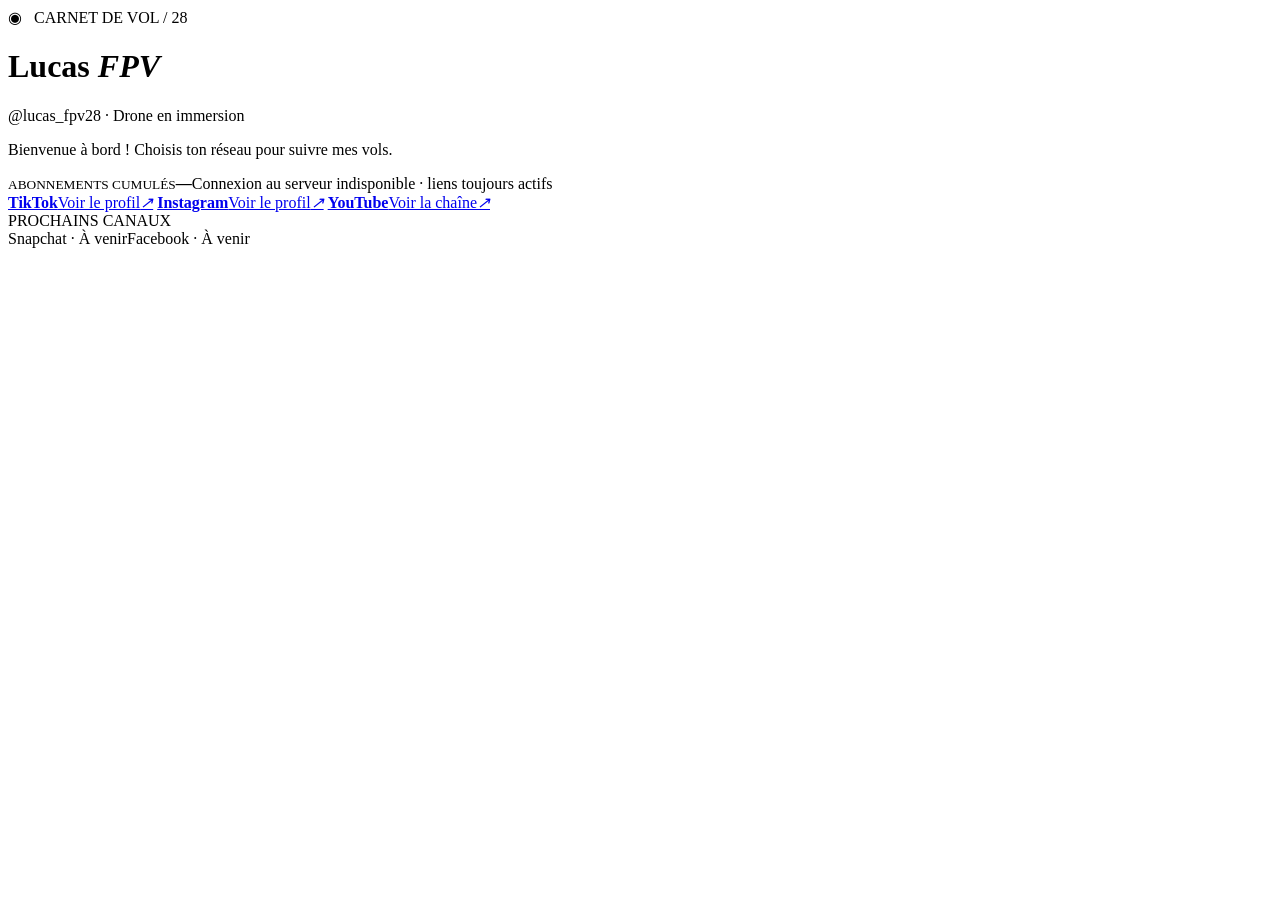
==== index.html @ 1815ee3f "Create index.html for Lucas FPV profile Initial HTML structure for Lucas FPV's social media profile " ====
<!doctype html>
<html lang="fr">
<head>
  <meta charset="utf-8"><meta name="viewport" content="width=device-width,initial-scale=1">
  <meta name="theme-color" content="#101718"><meta name="description" content="Retrouve les vols de Lucas FPV sur TikTok, Instagram et YouTube.">
  <title>Lucas FPV | Tous mes réseaux</title><link rel="stylesheet" href="/style.css">
</head>
<body><main>
  <header><span class="tag">◉ &nbsp; CARNET DE VOL / 28</span><h1>Lucas <em>FPV</em></h1><p>@lucas_fpv28 · Drone en immersion</p><p>Bienvenue à bord ! Choisis ton réseau pour suivre mes vols.</p></header>
  <section class="dash" aria-label="Audience cumulée"><small id="label">ABONNEMENTS CUMULÉS</small><strong id="total">—</strong><span id="status" role="status">Compteurs en attente</span></section>
  <nav aria-label="Mes réseaux">
    <a href="https://www.tiktok.com/@lucas_fpv28"><b>TikTok</b><span id="tiktok">Voir le profil</span><i aria-hidden="true">↗</i></a>
    <a href="https://www.instagram.com/lucas_fpv28/"><b>Instagram</b><span id="instagram">Voir le profil</span><i aria-hidden="true">↗</i></a>
    <a href="https://www.youtube.com/@lucas_fpv28"><b>YouTube</b><span id="youtube">Voir la chaîne</span><i aria-hidden="true">↗</i></a>
  </nav>
  <footer>PROCHAINS CANAUX<br><span>Snapchat · À venir</span><span>Facebook · À venir</span></footer>
</main>
<script>
const el = id => document.getElementById(id);
const ids = ['tiktok','instagram','youtube'];
const fmt = new Intl.NumberFormat('fr-FR');
async function sync(){
  try {
    const r = await fetch('/api/stats'); if(!r.ok) throw Error();
    const data = await r.json(); let sum=0, n=0;
    for(const id of ids){
      const v=data.stats[id];
      if(Number.isSafeInteger(v) && v>=0){ sum+=v; n++; el(id).textContent=fmt.format(v)+' abonné'+(v>1?'s':''); }
      else el(id).textContent=v==='off'?'Non connecté':'Indisponible';
    }
    el('total').textContent=n?fmt.format(sum):'—';
    el('label').textContent=n>0 && n<3?'SOUS-TOTAL · '+n+'/3 RÉSEAUX':'ABONNEMENTS CUMULÉS';
    el('status').textContent=n?'Relevé à '+new Date(data.at).toLocaleTimeString('fr-FR',{hour:'2-digit',minute:'2-digit'})+' · hors doublons non déduits'.replace('hors doublons non déduits','une personne peut compter plusieurs fois'):'Aucun compteur disponible';
  } catch { el('status').textContent='Connexion au serveur indisponible · liens toujours actifs'; }
  finally { setTimeout(sync,300000); }
}
sync();
</script></body></html>
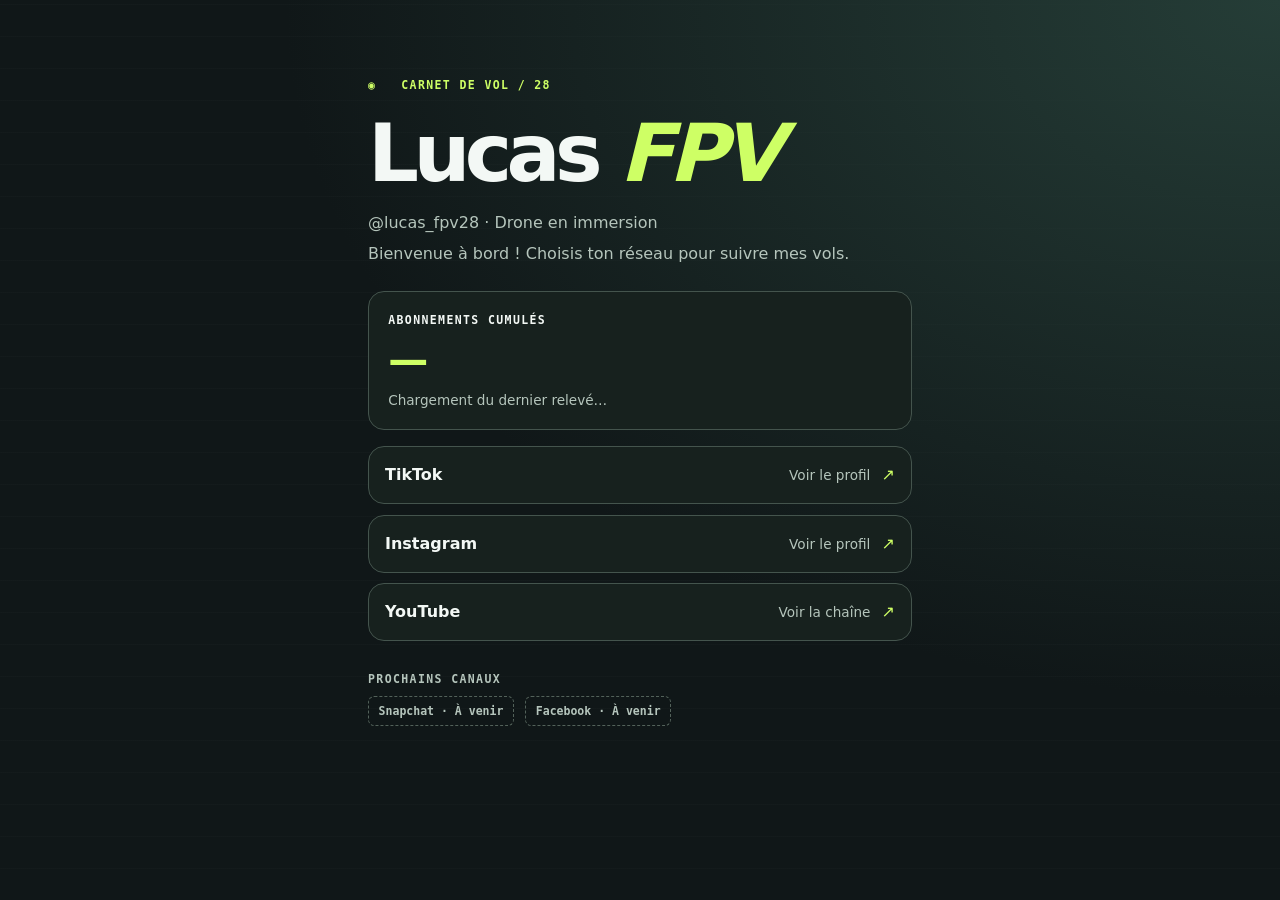
==== commit f86598a1: "Update index.html" ====
--- a/index.html
+++ b/index.html
@@ -1,38 +1,50 @@
 <!doctype html>
 <html lang="fr">
 <head>
-  <meta charset="utf-8"><meta name="viewport" content="width=device-width,initial-scale=1">
-  <meta name="theme-color" content="#101718"><meta name="description" content="Retrouve les vols de Lucas FPV sur TikTok, Instagram et YouTube.">
-  <title>Lucas FPV | Tous mes réseaux</title><link rel="stylesheet" href="/style.css">
+<meta charset="utf-8">
+<meta name="viewport" content="width=device-width,initial-scale=1">
+<meta name="theme-color" content="#101718">
+<meta name="description" content="Les vols de drone de Lucas FPV sur TikTok, Instagram et YouTube.">
+<title>Lucas FPV | Tous mes réseaux</title>
+<link rel="stylesheet" href="./style.css">
 </head>
 <body><main>
-  <header><span class="tag">◉ &nbsp; CARNET DE VOL / 28</span><h1>Lucas <em>FPV</em></h1><p>@lucas_fpv28 · Drone en immersion</p><p>Bienvenue à bord ! Choisis ton réseau pour suivre mes vols.</p></header>
-  <section class="dash" aria-label="Audience cumulée"><small id="label">ABONNEMENTS CUMULÉS</small><strong id="total">—</strong><span id="status" role="status">Compteurs en attente</span></section>
-  <nav aria-label="Mes réseaux">
-    <a href="https://www.tiktok.com/@lucas_fpv28"><b>TikTok</b><span id="tiktok">Voir le profil</span><i aria-hidden="true">↗</i></a>
-    <a href="https://www.instagram.com/lucas_fpv28/"><b>Instagram</b><span id="instagram">Voir le profil</span><i aria-hidden="true">↗</i></a>
-    <a href="https://www.youtube.com/@lucas_fpv28"><b>YouTube</b><span id="youtube">Voir la chaîne</span><i aria-hidden="true">↗</i></a>
-  </nav>
-  <footer>PROCHAINS CANAUX<br><span>Snapchat · À venir</span><span>Facebook · À venir</span></footer>
+<header><span class="tag">◉ &nbsp; CARNET DE VOL / 28</span><h1>Lucas <em>FPV</em></h1><p>@lucas_fpv28 · Drone en immersion</p><p>Bienvenue à bord ! Choisis ton réseau pour suivre mes vols.</p></header>
+<section class="dash" aria-label="Audience cumulée"><small id="label">ABONNEMENTS CUMULÉS</small><strong id="total">—</strong><span id="status" role="status">Chargement du dernier relevé…</span><noscript>Active JavaScript pour afficher les compteurs.</noscript></section>
+<nav aria-label="Mes réseaux">
+<a href="https://www.tiktok.com/@lucas_fpv28"><b>TikTok</b><span id="tiktok">Voir le profil</span><i aria-hidden="true">↗</i></a>
+<a href="https://www.instagram.com/lucas_fpv28/"><b>Instagram</b><span id="instagram">Voir le profil</span><i aria-hidden="true">↗</i></a>
+<a href="https://www.youtube.com/@lucas_fpv28"><b>YouTube</b><span id="youtube">Voir la chaîne</span><i aria-hidden="true">↗</i></a>
+</nav><footer>PROCHAINS CANAUX<br><span>Snapchat · À venir</span><span>Facebook · À venir</span></footer>
 </main>
-<script>
-const el = id => document.getElementById(id);
-const ids = ['tiktok','instagram','youtube'];
-const fmt = new Intl.NumberFormat('fr-FR');
-async function sync(){
+<script type="3b32b5c28292637f0a3f4d1b-text/javascript">
+const byId = id => document.getElementById(id);
+const networks = ['tiktok','instagram','youtube'];
+const format = new Intl.NumberFormat('fr-FR');
+let lastReport = '';
+async function refresh() {
   try {
-    const r = await fetch('/api/stats'); if(!r.ok) throw Error();
-    const data = await r.json(); let sum=0, n=0;
-    for(const id of ids){
-      const v=data.stats[id];
-      if(Number.isSafeInteger(v) && v>=0){ sum+=v; n++; el(id).textContent=fmt.format(v)+' abonné'+(v>1?'s':''); }
-      else el(id).textContent=v==='off'?'Non connecté':'Indisponible';
+    const res = await fetch('./stats.json', {cache: 'no-store'});
+    if (!res.ok) throw new Error();
+    const data = await res.json();
+    if (!data.stats || typeof data.stats !== 'object') throw new Error();
+    let total = 0, available = 0;
+    for (const network of networks) {
+      const count = data.stats[network];
+      if (Number.isSafeInteger(count) && count >= 0) {
+        byId(network).textContent = format.format(count) + (count > 1 ? ' abonnés' : ' abonné');
+        total += count; available++;
+      } else byId(network).textContent = 'Indisponible';
     }
-    el('total').textContent=n?fmt.format(sum):'—';
-    el('label').textContent=n>0 && n<3?'SOUS-TOTAL · '+n+'/3 RÉSEAUX':'ABONNEMENTS CUMULÉS';
-    el('status').textContent=n?'Relevé à '+new Date(data.at).toLocaleTimeString('fr-FR',{hour:'2-digit',minute:'2-digit'})+' · hors doublons non déduits'.replace('hors doublons non déduits','une personne peut compter plusieurs fois'):'Aucun compteur disponible';
-  } catch { el('status').textContent='Connexion au serveur indisponible · liens toujours actifs'; }
-  finally { setTimeout(sync,300000); }
+    byId('total').textContent = available ? format.format(total) : '—';
+    byId('label').textContent = available > 0 && available < 3 ? `SOUS-TOTAL · ${available}/3 RÉSEAUX` : 'ABONNEMENTS CUMULÉS';
+    const date = new Date(data.at);
+    lastReport = available ? (Number.isFinite(data.at) && !Number.isNaN(date.getTime()) ? 'Dernier relevé : ' + date.toLocaleString('fr-FR', {dateStyle:'short',timeStyle:'short'}) : 'Dernier relevé disponible') : 'Aucun compteur disponible';
+    byId('status').textContent = lastReport;
+  } catch {
+    byId('status').textContent = lastReport ? lastReport + ' · Actualisation indisponible' : 'Compteurs indisponibles · les liens restent actifs';
+  } finally { setTimeout(refresh, 300000); }
 }
-sync();
-</script></body></html>
+refresh();
+</script>
+<script src="/cdn-cgi/scripts/7d0fa10a/cloudflare-static/rocket-loader.min.js" data-cf-settings="3b32b5c28292637f0a3f4d1b-|49" defer></script></body></html>
--- a/style.css
+++ b/style.css
@@ -0,0 +1,2 @@
+:root{color-scheme:dark;--lime:#ceff65;--muted:#b5c5bc;font:16px/1.5 system-ui,sans-serif;color:#f3f8f5;background:#101718}
+*{box-sizing:border-box}body{margin:0;min-height:100vh;background:radial-gradient(ellipse at top right,#253d37,transparent 55%),repeating-linear-gradient(0deg,transparent 0 31px,#ffffff08 32px)}main{width:min(100% - 2rem,34rem);margin:auto;padding:clamp(2rem,8vh,5rem) 0}header p{margin:.4rem 0;color:var(--muted)}.tag,small,footer{font:700 .72rem/1.6 ui-monospace,monospace;letter-spacing:.12em}.tag,em,i{color:var(--lime)}h1{font-size:clamp(3rem,13vw,5rem);line-height:1;margin:1.1rem 0;letter-spacing:-.07em}em{font-style:italic}.dash,nav a{border:1px solid #44544d;background:#17211e;border-radius:1rem}.dash{margin:1.6rem 0 1rem;padding:1.2rem;display:grid}.dash strong{font-size:2.5rem;color:var(--lime);font-variant-numeric:tabular-nums}.dash span,nav a span{font-size:.85rem;color:var(--muted)}nav{display:grid;gap:.65rem}nav a{padding:1rem;display:grid;grid-template-columns:1fr auto auto;align-items:center;gap:.7rem;text-decoration:none;color:inherit}nav a:hover,nav a:focus-visible{border-color:var(--lime);background:#243128}a:focus-visible{outline:2px solid var(--lime);outline-offset:3px}i{font-style:normal}footer{margin-top:1.8rem;color:var(--muted)}footer span{display:inline-block;margin:.5rem .7rem 0 0;border:1px dashed #53625a;padding:.3rem .6rem;border-radius:.4rem;letter-spacing:0}
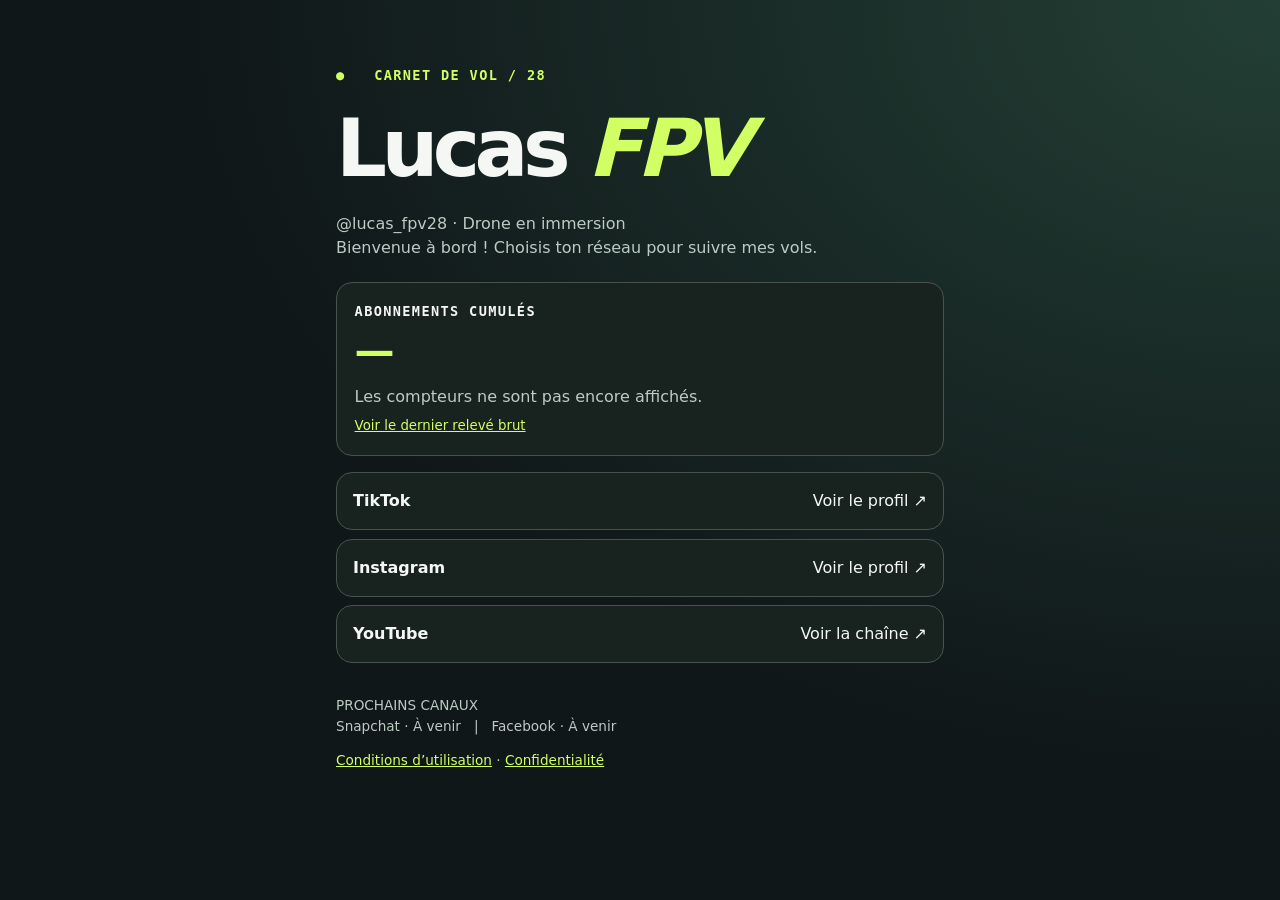
==== commit 73267330: "Refactor HTML structure and update scripts" ====
--- a/index.html
+++ b/index.html
@@ -1,50 +1,37 @@
 <!doctype html>
 <html lang="fr">
 <head>
-<meta charset="utf-8">
-<meta name="viewport" content="width=device-width,initial-scale=1">
-<meta name="theme-color" content="#101718">
-<meta name="description" content="Les vols de drone de Lucas FPV sur TikTok, Instagram et YouTube.">
-<title>Lucas FPV | Tous mes réseaux</title>
-<link rel="stylesheet" href="./style.css">
-</head>
-<body><main>
-<header><span class="tag">◉ &nbsp; CARNET DE VOL / 28</span><h1>Lucas <em>FPV</em></h1><p>@lucas_fpv28 · Drone en immersion</p><p>Bienvenue à bord ! Choisis ton réseau pour suivre mes vols.</p></header>
-<section class="dash" aria-label="Audience cumulée"><small id="label">ABONNEMENTS CUMULÉS</small><strong id="total">—</strong><span id="status" role="status">Chargement du dernier relevé…</span><noscript>Active JavaScript pour afficher les compteurs.</noscript></section>
-<nav aria-label="Mes réseaux">
-<a href="https://www.tiktok.com/@lucas_fpv28"><b>TikTok</b><span id="tiktok">Voir le profil</span><i aria-hidden="true">↗</i></a>
-<a href="https://www.instagram.com/lucas_fpv28/"><b>Instagram</b><span id="instagram">Voir le profil</span><i aria-hidden="true">↗</i></a>
-<a href="https://www.youtube.com/@lucas_fpv28"><b>YouTube</b><span id="youtube">Voir la chaîne</span><i aria-hidden="true">↗</i></a>
-</nav><footer>PROCHAINS CANAUX<br><span>Snapchat · À venir</span><span>Facebook · À venir</span></footer>
-</main>
-<script type="3b32b5c28292637f0a3f4d1b-text/javascript">
-const byId = id => document.getElementById(id);
-const networks = ['tiktok','instagram','youtube'];
-const format = new Intl.NumberFormat('fr-FR');
-let lastReport = '';
-async function refresh() {
-  try {
-    const res = await fetch('./stats.json', {cache: 'no-store'});
-    if (!res.ok) throw new Error();
-    const data = await res.json();
-    if (!data.stats || typeof data.stats !== 'object') throw new Error();
-    let total = 0, available = 0;
-    for (const network of networks) {
-      const count = data.stats[network];
-      if (Number.isSafeInteger(count) && count >= 0) {
-        byId(network).textContent = format.format(count) + (count > 1 ? ' abonnés' : ' abonné');
-        total += count; available++;
-      } else byId(network).textContent = 'Indisponible';
-    }
-    byId('total').textContent = available ? format.format(total) : '—';
-    byId('label').textContent = available > 0 && available < 3 ? `SOUS-TOTAL · ${available}/3 RÉSEAUX` : 'ABONNEMENTS CUMULÉS';
-    const date = new Date(data.at);
-    lastReport = available ? (Number.isFinite(data.at) && !Number.isNaN(date.getTime()) ? 'Dernier relevé : ' + date.toLocaleString('fr-FR', {dateStyle:'short',timeStyle:'short'}) : 'Dernier relevé disponible') : 'Aucun compteur disponible';
-    byId('status').textContent = lastReport;
-  } catch {
-    byId('status').textContent = lastReport ? lastReport + ' · Actualisation indisponible' : 'Compteurs indisponibles · les liens restent actifs';
-  } finally { setTimeout(refresh, 300000); }
+<meta charset="utf-8"><meta name="viewport" content="width=device-width,initial-scale=1">
+<title>Lucas FPV · Carnet de vol</title>
+<style>
+:root{color-scheme:dark;--lime:#d2ff63;--muted:#bccbc4}*{box-sizing:border-box}body{margin:0;min-height:100vh;background:radial-gradient(ellipse at top right,#233f35,transparent 60%),#101719;color:#f5f7f5;font:1rem/1.5 system-ui,sans-serif}main{width:min(100% - 2rem,38rem);margin:auto;padding:clamp(2rem,7vh,5rem) 0}h1{font-size:clamp(3rem,10vw,5rem);letter-spacing:-.07em;line-height:1;margin:1.4rem 0}em,.tag,strong{color:var(--lime)}.tag,h2{font:700 .85rem/1.5 monospace;letter-spacing:.1em}p,footer,small{color:var(--muted)}section,nav a{background:#18231f;border:1px solid #45554e;border-radius:1rem}section{padding:1.1rem;margin:1.4rem 0 1rem}h2{margin:0}strong{font-size:2.5rem}#status{margin:.25rem 0}nav{display:grid;gap:.55rem}nav a{display:flex;align-items:center;justify-content:space-between;gap:.6rem;padding:1rem;color:inherit;text-decoration:none}nav a:hover,nav a:focus-visible{border-color:var(--lime)}footer{margin-top:2rem;font-size:.85rem}a{color:var(--lime)}
+</style></head>
+<body><main><header><b class="tag">● &nbsp; CARNET DE VOL / 28</b><h1>Lucas <em>FPV</em></h1><p>@lucas_fpv28 · Drone en immersion<br>Bienvenue à bord ! Choisis ton réseau pour suivre mes vols.</p></header>
+<section aria-labelledby="titre"><h2 id="titre">ABONNEMENTS CUMULÉS</h2><strong id="total">—</strong><p id="status" role="status">Les compteurs ne sont pas encore affichés.</p><small><a href="./stats.json">Voir le dernier relevé brut</a></small></section>
+<nav aria-label="Mes réseaux"><a href="https://www.tiktok.com/@lucas_fpv28"><b>TikTok</b><span id="tiktok">Voir le profil ↗</span></a><a href="https://www.instagram.com/lucas_fpv28/"><b>Instagram</b><span id="instagram">Voir le profil ↗</span></a><a href="https://www.youtube.com/@lucas_fpv28"><b>YouTube</b><span id="youtube">Voir la chaîne ↗</span></a></nav>
+<footer>PROCHAINS CANAUX<br>Snapchat · À venir &nbsp; | &nbsp; Facebook · À venir<p><a href="./conditions.html">Conditions d’utilisation</a> · <a href="./confidentialite.html">Confidentialité</a></p></footer></main>
+<script type="aec4f787183e2c1699cc9bf2-text/javascript">
+'use strict';
+const el=id=>document.getElementById(id);
+const plateformes=['tiktok','instagram','youtube'];
+const nombre=new Intl.NumberFormat('fr-FR');
+let dernier='';
+async function actualiser(){
+ const controle=new AbortController();
+ const limite=setTimeout(()=>controle.abort(),10000);
+ try{
+  const r=await fetch('./stats.json',{cache:'no-store',signal:controle.signal});
+  if(!r.ok)throw new Error('Relevé indisponible');
+  const d=await r.json();
+  if(!d.stats || !plateformes.every(p=>Number.isSafeInteger(d.stats[p]) && d.stats[p]>=0))throw new Error('Format inattendu');
+  const date=new Date(d.at);
+  if(!Number.isFinite(d.at)||!Number.isFinite(date.getTime()))throw new Error('Date invalide');
+  dernier='Dernier relevé : '+date.toLocaleString('fr-FR');
+  for(const p of plateformes)el(p).textContent=nombre.format(d.stats[p])+' abonné'+(d.stats[p]>1?'s':'')+' ↗';
+  el('total').textContent=nombre.format(plateformes.reduce((s,p)=>s+d.stats[p],0));
+  el('status').textContent=dernier;
+ }catch(e){el('status').textContent=dernier?dernier+' · Actualisation indisponible.':'Compteurs indisponibles. Consulte le relevé brut ci-dessous.';}
+ finally{clearTimeout(limite);}
 }
-refresh();
-</script>
-<script src="/cdn-cgi/scripts/7d0fa10a/cloudflare-static/rocket-loader.min.js" data-cf-settings="3b32b5c28292637f0a3f4d1b-|49" defer></script></body></html>
+actualiser();setInterval(actualiser,300000);
+</script><script src="/cdn-cgi/scripts/7d0fa10a/cloudflare-static/rocket-loader.min.js" data-cf-settings="aec4f787183e2c1699cc9bf2-|49" defer></script></body></html>
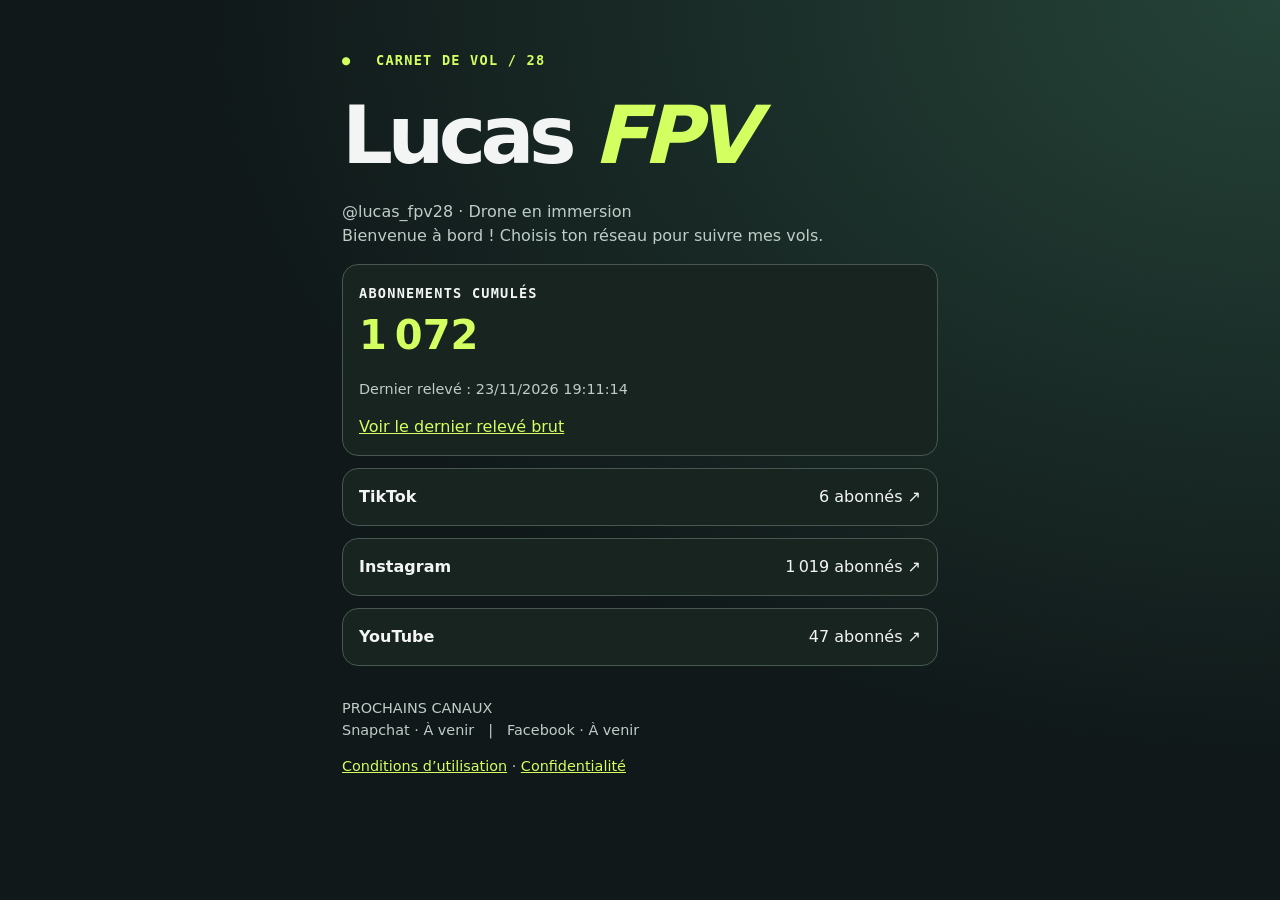
==== commit adb3d52f: "Update index.html" ====
--- a/index.html
+++ b/index.html
@@ -1,37 +1,32 @@
 <!doctype html>
 <html lang="fr">
 <head>
-<meta charset="utf-8"><meta name="viewport" content="width=device-width,initial-scale=1">
+<meta charset="utf-8"><meta name="viewport" content="width=device-width, initial-scale=1"><meta name="theme-color" content="#101819">
 <title>Lucas FPV · Carnet de vol</title>
 <style>
-:root{color-scheme:dark;--lime:#d2ff63;--muted:#bccbc4}*{box-sizing:border-box}body{margin:0;min-height:100vh;background:radial-gradient(ellipse at top right,#233f35,transparent 60%),#101719;color:#f5f7f5;font:1rem/1.5 system-ui,sans-serif}main{width:min(100% - 2rem,38rem);margin:auto;padding:clamp(2rem,7vh,5rem) 0}h1{font-size:clamp(3rem,10vw,5rem);letter-spacing:-.07em;line-height:1;margin:1.4rem 0}em,.tag,strong{color:var(--lime)}.tag,h2{font:700 .85rem/1.5 monospace;letter-spacing:.1em}p,footer,small{color:var(--muted)}section,nav a{background:#18231f;border:1px solid #45554e;border-radius:1rem}section{padding:1.1rem;margin:1.4rem 0 1rem}h2{margin:0}strong{font-size:2.5rem}#status{margin:.25rem 0}nav{display:grid;gap:.55rem}nav a{display:flex;align-items:center;justify-content:space-between;gap:.6rem;padding:1rem;color:inherit;text-decoration:none}nav a:hover,nav a:focus-visible{border-color:var(--lime)}footer{margin-top:2rem;font-size:.85rem}a{color:var(--lime)}
-</style></head>
-<body><main><header><b class="tag">● &nbsp; CARNET DE VOL / 28</b><h1>Lucas <em>FPV</em></h1><p>@lucas_fpv28 · Drone en immersion<br>Bienvenue à bord ! Choisis ton réseau pour suivre mes vols.</p></header>
-<section aria-labelledby="titre"><h2 id="titre">ABONNEMENTS CUMULÉS</h2><strong id="total">—</strong><p id="status" role="status">Les compteurs ne sont pas encore affichés.</p><small><a href="./stats.json">Voir le dernier relevé brut</a></small></section>
-<nav aria-label="Mes réseaux"><a href="https://www.tiktok.com/@lucas_fpv28"><b>TikTok</b><span id="tiktok">Voir le profil ↗</span></a><a href="https://www.instagram.com/lucas_fpv28/"><b>Instagram</b><span id="instagram">Voir le profil ↗</span></a><a href="https://www.youtube.com/@lucas_fpv28"><b>YouTube</b><span id="youtube">Voir la chaîne ↗</span></a></nav>
-<footer>PROCHAINS CANAUX<br>Snapchat · À venir &nbsp; | &nbsp; Facebook · À venir<p><a href="./conditions.html">Conditions d’utilisation</a> · <a href="./confidentialite.html">Confidentialité</a></p></footer></main>
-<script type="aec4f787183e2c1699cc9bf2-text/javascript">
+*{box-sizing:border-box}body{margin:0;min-height:100vh;color:#f3f5f4;background:radial-gradient(ellipse at top right,#254338,#101819 60%);font:16px/1.5 system-ui,sans-serif}main{max-width:640px;margin:auto;padding:48px 22px}small{font:700 .85rem monospace;letter-spacing:.09em}header small,em,strong,a{color:#d3ff60}h1{font-size:clamp(3rem,10vw,5rem);letter-spacing:-.07em;line-height:1;margin:24px 0}header p,footer,#status{color:#bfcdc7}.panel,nav a{display:block;border:1px solid #475851;border-radius:16px;background:#18241f;padding:16px;margin:12px 0}strong{display:block;font-size:2.5rem}nav a{display:flex;align-items:center;justify-content:space-between;color:inherit;text-decoration:none}nav a:hover,nav a:focus-visible{border-color:#d3ff60}footer{margin-top:32px}#status,footer{font-size:.9rem}
+</style>
+</head>
+<body><main><header><small>●　 CARNET DE VOL / 28</small><h1>Lucas <em>FPV</em></h1><p>@lucas_fpv28 · Drone en immersion<br>Bienvenue à bord ! Choisis ton réseau pour suivre mes vols.</p></header>
+<section class="panel" aria-label="Audience cumulée"><small>ABONNEMENTS CUMULÉS</small><strong id="total">1 072</strong><p id="status" role="status">Relevé de sauvegarde · actualisation non confirmée.</p><a href="./stats.json">Voir le dernier relevé brut</a></section>
+<nav aria-label="Mes réseaux"><a href="https://www.tiktok.com/@lucas_fpv28"><b>TikTok</b><span><span id="tiktok">6 abonnés</span> ↗</span></a><a href="https://www.instagram.com/lucas_fpv28/"><b>Instagram</b><span><span id="instagram">1 019 abonnés</span> ↗</span></a><a href="https://www.youtube.com/@lucas_fpv28"><b>YouTube</b><span><span id="youtube">47 abonnés</span> ↗</span></a></nav>
+<footer>PROCHAINS CANAUX<br>Snapchat · À venir　|　Facebook · À venir<p><a href="./conditions.html">Conditions d’utilisation</a> · <a href="./confidentialite.html">Confidentialité</a></p></footer></main>
+<script data-cfasync="false">
+(function(){
 'use strict';
-const el=id=>document.getElementById(id);
-const plateformes=['tiktok','instagram','youtube'];
-const nombre=new Intl.NumberFormat('fr-FR');
-let dernier='';
-async function actualiser(){
- const controle=new AbortController();
- const limite=setTimeout(()=>controle.abort(),10000);
+var last='',busy=false, names=['tiktok','instagram','youtube'];
+function el(id){return document.getElementById(id);}
+async function refresh(){
+ if(busy)return;busy=true;
  try{
-  const r=await fetch('./stats.json',{cache:'no-store',signal:controle.signal});
-  if(!r.ok)throw new Error('Relevé indisponible');
-  const d=await r.json();
-  if(!d.stats || !plateformes.every(p=>Number.isSafeInteger(d.stats[p]) && d.stats[p]>=0))throw new Error('Format inattendu');
-  const date=new Date(d.at);
-  if(!Number.isFinite(d.at)||!Number.isFinite(date.getTime()))throw new Error('Date invalide');
-  dernier='Dernier relevé : '+date.toLocaleString('fr-FR');
-  for(const p of plateformes)el(p).textContent=nombre.format(d.stats[p])+' abonné'+(d.stats[p]>1?'s':'')+' ↗';
-  el('total').textContent=nombre.format(plateformes.reduce((s,p)=>s+d.stats[p],0));
-  el('status').textContent=dernier;
- }catch(e){el('status').textContent=dernier?dernier+' · Actualisation indisponible.':'Compteurs indisponibles. Consulte le relevé brut ci-dessous.';}
- finally{clearTimeout(limite);}
+  var r=await fetch('./stats.json',{cache:'no-store'});if(!r.ok)throw Error();
+  var d=await r.json(),sum=0;
+  names.forEach(function(k){var n=d.stats[k];if(!Number.isSafeInteger(n)||n<0)throw Error();sum+=n;});
+  var date=new Date(d.at);if(!Number.isFinite(d.at)||!Number.isFinite(date.getTime()))throw Error();
+  names.forEach(function(k){var n=d.stats[k];el(k).textContent=n.toLocaleString('fr-FR')+(n>1?' abonnés':' abonné');});
+  el('total').textContent=sum.toLocaleString('fr-FR');last='Dernier relevé : '+date.toLocaleString('fr-FR');el('status').textContent=last;
+ }catch(e){el('status').textContent=(last||'Relevé de sauvegarde')+' · actualisation indisponible.';}finally{busy=false;}
 }
-actualiser();setInterval(actualiser,300000);
-</script><script src="/cdn-cgi/scripts/7d0fa10a/cloudflare-static/rocket-loader.min.js" data-cf-settings="aec4f787183e2c1699cc9bf2-|49" defer></script></body></html>
+refresh();setInterval(refresh,300000);
+})();
+</script></body></html>
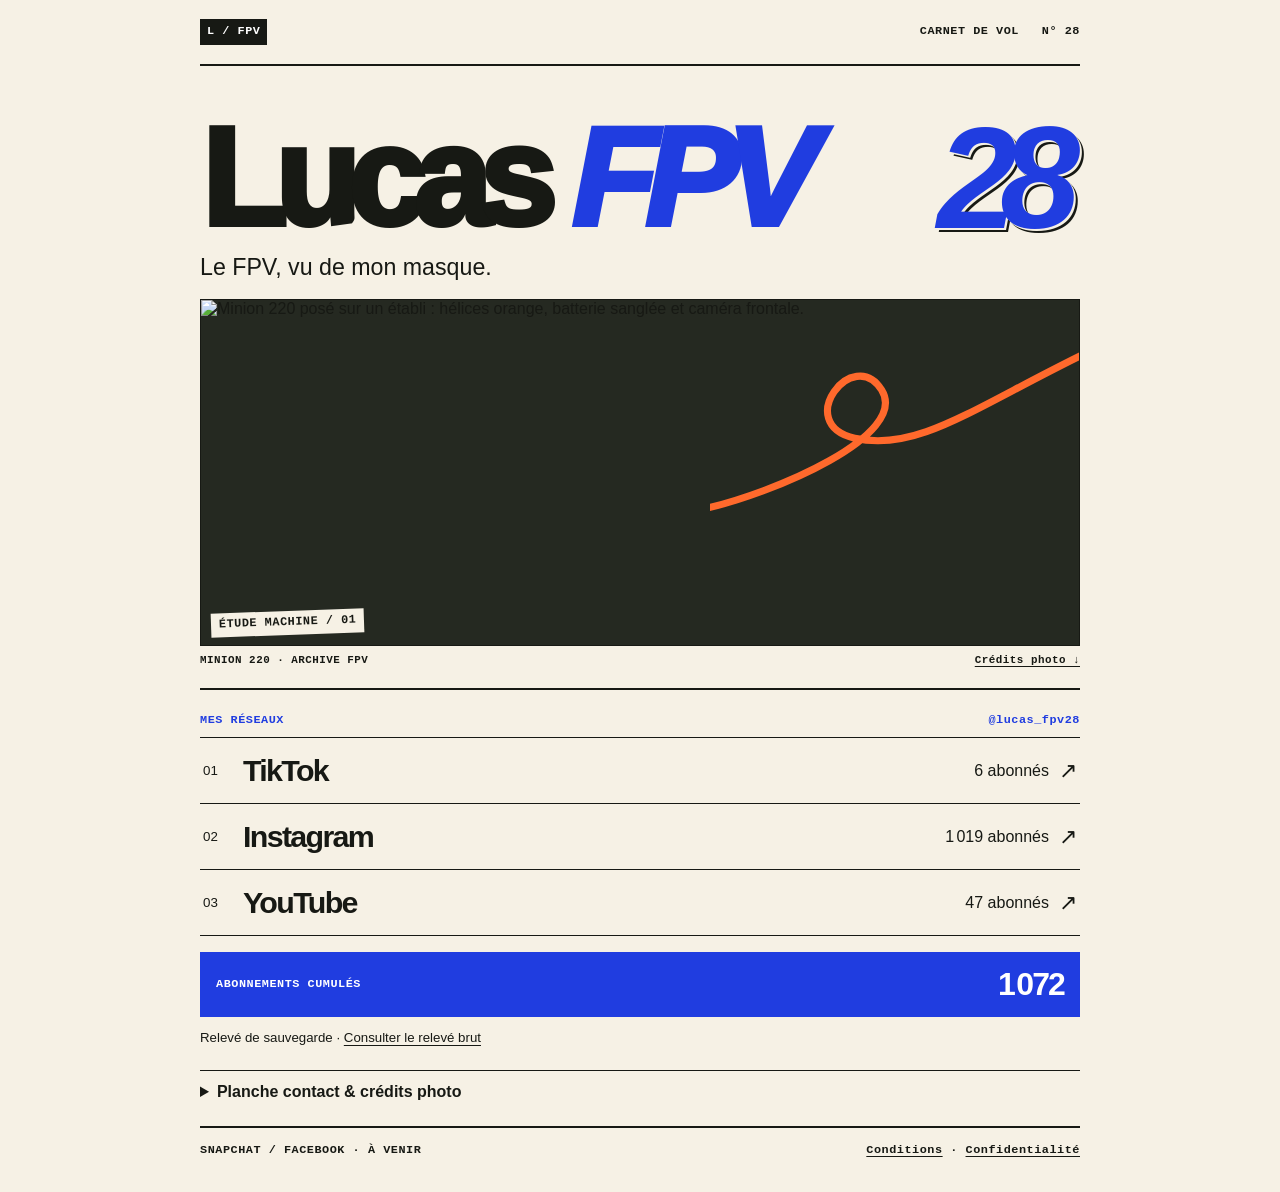
==== commit f01ab018: "Update index.html" ====
--- a/index.html
+++ b/index.html
@@ -1,32 +1,17 @@
 <!doctype html>
-<html lang="fr">
-<head>
-<meta charset="utf-8"><meta name="viewport" content="width=device-width, initial-scale=1"><meta name="theme-color" content="#101819">
-<title>Lucas FPV · Carnet de vol</title>
-<style>
-*{box-sizing:border-box}body{margin:0;min-height:100vh;color:#f3f5f4;background:radial-gradient(ellipse at top right,#254338,#101819 60%);font:16px/1.5 system-ui,sans-serif}main{max-width:640px;margin:auto;padding:48px 22px}small{font:700 .85rem monospace;letter-spacing:.09em}header small,em,strong,a{color:#d3ff60}h1{font-size:clamp(3rem,10vw,5rem);letter-spacing:-.07em;line-height:1;margin:24px 0}header p,footer,#status{color:#bfcdc7}.panel,nav a{display:block;border:1px solid #475851;border-radius:16px;background:#18241f;padding:16px;margin:12px 0}strong{display:block;font-size:2.5rem}nav a{display:flex;align-items:center;justify-content:space-between;color:inherit;text-decoration:none}nav a:hover,nav a:focus-visible{border-color:#d3ff60}footer{margin-top:32px}#status,footer{font-size:.9rem}
-</style>
-</head>
-<body><main><header><small>●　 CARNET DE VOL / 28</small><h1>Lucas <em>FPV</em></h1><p>@lucas_fpv28 · Drone en immersion<br>Bienvenue à bord ! Choisis ton réseau pour suivre mes vols.</p></header>
-<section class="panel" aria-label="Audience cumulée"><small>ABONNEMENTS CUMULÉS</small><strong id="total">1 072</strong><p id="status" role="status">Relevé de sauvegarde · actualisation non confirmée.</p><a href="./stats.json">Voir le dernier relevé brut</a></section>
-<nav aria-label="Mes réseaux"><a href="https://www.tiktok.com/@lucas_fpv28"><b>TikTok</b><span><span id="tiktok">6 abonnés</span> ↗</span></a><a href="https://www.instagram.com/lucas_fpv28/"><b>Instagram</b><span><span id="instagram">1 019 abonnés</span> ↗</span></a><a href="https://www.youtube.com/@lucas_fpv28"><b>YouTube</b><span><span id="youtube">47 abonnés</span> ↗</span></a></nav>
-<footer>PROCHAINS CANAUX<br>Snapchat · À venir　|　Facebook · À venir<p><a href="./conditions.html">Conditions d’utilisation</a> · <a href="./confidentialite.html">Confidentialité</a></p></footer></main>
-<script data-cfasync="false">
-(function(){
+<html lang="fr"><head><meta charset="utf-8"><meta name="viewport" content="width=device-width, initial-scale=1"><meta name="theme-color" content="#f6f1e5"><title>Lucas FPV — Pilote n° 28</title><meta name="description" content="Le FPV, vu de mon masque. Retrouve Lucas FPV sur TikTok, Instagram et YouTube."><style>
+:root{--paper:#f6f1e5;--ink:#171914;--blue:#203de0;--orange:#ff692c;font-family:Arial,Helvetica,sans-serif;color:var(--ink);background:var(--paper)}*{box-sizing:border-box}body{margin:0}main{width:min(100% - 36px,880px);margin:auto}header,footer,.meter,figcaption,.bar{display:flex;align-items:center;justify-content:space-between;gap:12px}header{padding:19px 0;border-bottom:2px solid}.tag,figcaption,.bar,footer,.meter small{font:700 .74rem/1.5 ui-monospace,monospace;letter-spacing:.045em}header b{background:var(--ink);color:white;padding:4px 7px}a{color:inherit;text-underline-offset:3px}a:focus-visible,summary:focus-visible{outline:3px solid var(--blue);outline-offset:3px}.poster{position:relative;isolation:isolate;border-bottom:2px solid;padding:clamp(22px,5vw,55px) 0 20px}.headline{display:flex;align-items:end;justify-content:space-between;gap:8px}h1{font-size:clamp(3.6rem,12vw,8.7rem);letter-spacing:-.085em;line-height:.81;margin:0;font-weight:950}h1 i{color:var(--blue)}.number{font:bold italic clamp(3.5rem,14vw,9rem)/.8 Arial;color:var(--blue);letter-spacing:-.12em;padding-right:.12em;text-shadow:2px 2px var(--paper),4px 4px var(--ink)}.intro{font-size:clamp(1rem,3vw,1.45rem);margin:18px 0}.cover{position:relative;background:#252921;overflow:hidden;border:1px solid var(--ink)}.cover img{display:block;width:100%;height:clamp(190px,34vw,345px);object-fit:cover;object-position:center 54%}.slug{position:absolute;bottom:10px;left:10px;background:var(--paper);padding:3px 8px;transform:rotate(-2deg)}.line{position:absolute;top:4%;right:0;width:42%;height:72%;pointer-events:none}.line path{fill:none;stroke:var(--orange);stroke-width:5;stroke-linecap:round;stroke-dasharray:1;animation:trace 1.4s ease-out both}@keyframes trace{from{stroke-dashoffset:1}to{stroke-dashoffset:0}}figure{margin:0}figcaption{margin-top:6px;font-size:.68rem;align-items:baseline}.bar{margin:22px 0 7px;color:var(--blue)}nav a{display:grid;grid-template-columns:30px 1fr auto auto;align-items:center;gap:10px;text-decoration:none;border-top:1px solid;padding:15px 3px;transition:background .18s,color .18s}nav a:last-child{border-bottom:1px solid}nav a:hover,nav a:focus-visible{background:var(--blue);color:white}nav strong{font-size:clamp(1.25rem,4vw,1.9rem);letter-spacing:-.055em}nav span{font-variant-numeric:tabular-nums}nav em{font-style:normal;font-size:1.35rem}.meter{background:var(--blue);color:white;padding:14px 16px;margin:16px 0 4px}.meter b{font-size:2rem;letter-spacing:-.06em}#when{font-size:.83rem}details{margin:25px 0;border-top:1px solid;padding-top:12px}summary{cursor:pointer;font-weight:bold}details img{display:block;width:min(100%,340px);height:auto;margin-top:16px}footer{flex-wrap:wrap;border-top:2px solid;padding:14px 0 32px}footer p{margin:0}@media(prefers-reduced-motion:reduce){*,*::before,*::after{animation:none!important;transition:none!important}}@media(max-width:370px){main{width:calc(100% - 24px)}nav a{gap:6px;grid-template-columns:20px 1fr auto auto}.headline h1{font-size:3rem}}
+</style></head><body><main>
+<header class="tag"><b>L / FPV</b><span>CARNET DE VOL &nbsp; N° 28</span></header>
+<section class="poster" aria-labelledby="titre"><div class="headline"><h1 id="titre">Lucas <i>FPV</i></h1><div class="number" aria-hidden="true">28</div></div><p class="intro">Le FPV, vu de mon masque.</p><figure><div class="cover"><script src="/cdn-cgi/scripts/7d0fa10a/cloudflare-static/rocket-loader.min.js" data-cf-settings="9b862d89e6d9d5e0c82ab089-|49"></script><img src="https://upload.wikimedia.org/wikipedia/commons/thumb/7/70/Racing_Drone.jpg/960px-Racing_Drone.jpg" onerror="this.onerror=null;this.src='https://upload.wikimedia.org/wikipedia/commons/7/70/Racing_Drone.jpg'" alt="Minion 220 posé sur un établi : hélices orange, batterie sanglée et caméra frontale."><svg class="line" aria-hidden="true" viewBox="0 0 260 120"><path pathLength="1" d="M-5 110 C45 99 141 58 121 26 S58 50 102 60 S185 39 265 0"/></svg><span class="slug tag">ÉTUDE MACHINE / 01</span></div><figcaption><span>MINION 220 · ARCHIVE FPV</span><a href="#credits">Crédits photo ↓</a></figcaption></figure></section>
+<div class="bar"><span>MES RÉSEAUX</span><span>@lucas_fpv28</span></div><nav aria-label="Suivre Lucas"><a href="https://www.tiktok.com/@lucas_fpv28"><small>01</small><strong>TikTok</strong><span id="tiktok">6 abonnés</span><em aria-hidden="true">↗</em></a><a href="https://www.instagram.com/lucas_fpv28/"><small>02</small><strong>Instagram</strong><span id="instagram">1 019 abonnés</span><em aria-hidden="true">↗</em></a><a href="https://www.youtube.com/@lucas_fpv28"><small>03</small><strong>YouTube</strong><span id="youtube">47 abonnés</span><em aria-hidden="true">↗</em></a></nav>
+<div class="meter"><small>ABONNEMENTS CUMULÉS</small><b id="total">1 072</b></div><p id="when" role="status">Relevé de sauvegarde · <a href="./stats.json">Consulter le relevé brut</a></p>
+<details id="credits"><summary>Planche contact & crédits photo</summary><p>Ces images documentent la scène FPV ; ce ne sont pas des photos de mon matériel.</p><a href="https://commons.wikimedia.org/wiki/File:Actual_Race_Drones.jpg"><script src="/cdn-cgi/scripts/7d0fa10a/cloudflare-static/rocket-loader.min.js" data-cf-settings="9b862d89e6d9d5e0c82ab089-|49"></script><img loading="lazy" src="https://upload.wikimedia.org/wikipedia/commons/thumb/0/06/Actual_Race_Drones.jpg/500px-Actual_Race_Drones.jpg" onerror="this.onerror=null;this.src='https://upload.wikimedia.org/wikipedia/commons/0/06/Actual_Race_Drones.jpg'" alt="Une ligne de quads de course aux hélices multicolores sur une barrière en bois."></a><p>01 / <a href="https://commons.wikimedia.org/wiki/File:Racing_Drone.jpg">Racing Drone</a> — Commanderbryce (2016), cadrage adapté à l’écran. 02 / <a href="https://commons.wikimedia.org/wiki/File:Actual_Race_Drones.jpg">Actual Race Drones</a> — Dmyers86 (2020). Photos et adaptation du cadrage : <a href="https://creativecommons.org/licenses/by-sa/4.0/">CC BY-SA 4.0</a>.</p><p>À feuilleter : <a href="https://rotorbuilds.com/build/23005">le montage Ultimate 5″ Freestyle sur RotorBuilds</a> et <a href="https://commons.wikimedia.org/wiki/Category:Racing_quadcopters">les archives Racing quadcopters</a>.</p></details>
+<footer><p>SNAPCHAT / FACEBOOK · À VENIR</p><p><a href="conditions.html">Conditions</a> · <a href="confidentialite.html">Confidentialité</a></p></footer></main>
+<script type="9b862d89e6d9d5e0c82ab089-text/javascript">
 'use strict';
-var last='',busy=false, names=['tiktok','instagram','youtube'];
-function el(id){return document.getElementById(id);}
-async function refresh(){
- if(busy)return;busy=true;
- try{
-  var r=await fetch('./stats.json',{cache:'no-store'});if(!r.ok)throw Error();
-  var d=await r.json(),sum=0;
-  names.forEach(function(k){var n=d.stats[k];if(!Number.isSafeInteger(n)||n<0)throw Error();sum+=n;});
-  var date=new Date(d.at);if(!Number.isFinite(d.at)||!Number.isFinite(date.getTime()))throw Error();
-  names.forEach(function(k){var n=d.stats[k];el(k).textContent=n.toLocaleString('fr-FR')+(n>1?' abonnés':' abonné');});
-  el('total').textContent=sum.toLocaleString('fr-FR');last='Dernier relevé : '+date.toLocaleString('fr-FR');el('status').textContent=last;
- }catch(e){el('status').textContent=(last||'Relevé de sauvegarde')+' · actualisation indisponible.';}finally{busy=false;}
-}
-refresh();setInterval(refresh,300000);
-})();
-</script></body></html>
+const byId=id=>document.getElementById(id),fmt=new Intl.NumberFormat('fr-FR');
+document.querySelector('a[href="#credits"]').addEventListener('click',()=>{byId('credits').open=true});
+let busy=false, lastDate='';async function refresh(){if(busy)return;busy=true;try{const r=await fetch('./stats.json',{cache:'no-store'});if(!r.ok)throw Error();const d=await r.json(), keys=['tiktok','instagram','youtube'];if(!d.stats||!keys.every(k=>Number.isSafeInteger(d.stats[k])&&d.stats[k]>=0))throw Error();const date=new Date(d.at);if(!Number.isFinite(d.at)||!Number.isFinite(date.getTime()))throw Error();for(const k of keys){const n=d.stats[k];byId(k).textContent=fmt.format(n)+(n===1?' abonné':' abonnés')}byId('total').textContent=fmt.format(keys.reduce((s,k)=>s+d.stats[k],0));lastDate=date.toLocaleString('fr-FR');byId('when').textContent='Dernier relevé : '+lastDate;}catch(e){if(lastDate)byId('when').textContent='Dernier relevé conservé : '+lastDate+' · Actualisation indisponible.';}finally{busy=false}}
+refresh();setInterval(()=>{if(!document.hidden)refresh()},300000);document.addEventListener('visibilitychange',()=>{if(!document.hidden)refresh()});
+</script><script src="/cdn-cgi/scripts/7d0fa10a/cloudflare-static/rocket-loader.min.js" data-cf-settings="9b862d89e6d9d5e0c82ab089-|49" defer></script></body></html>
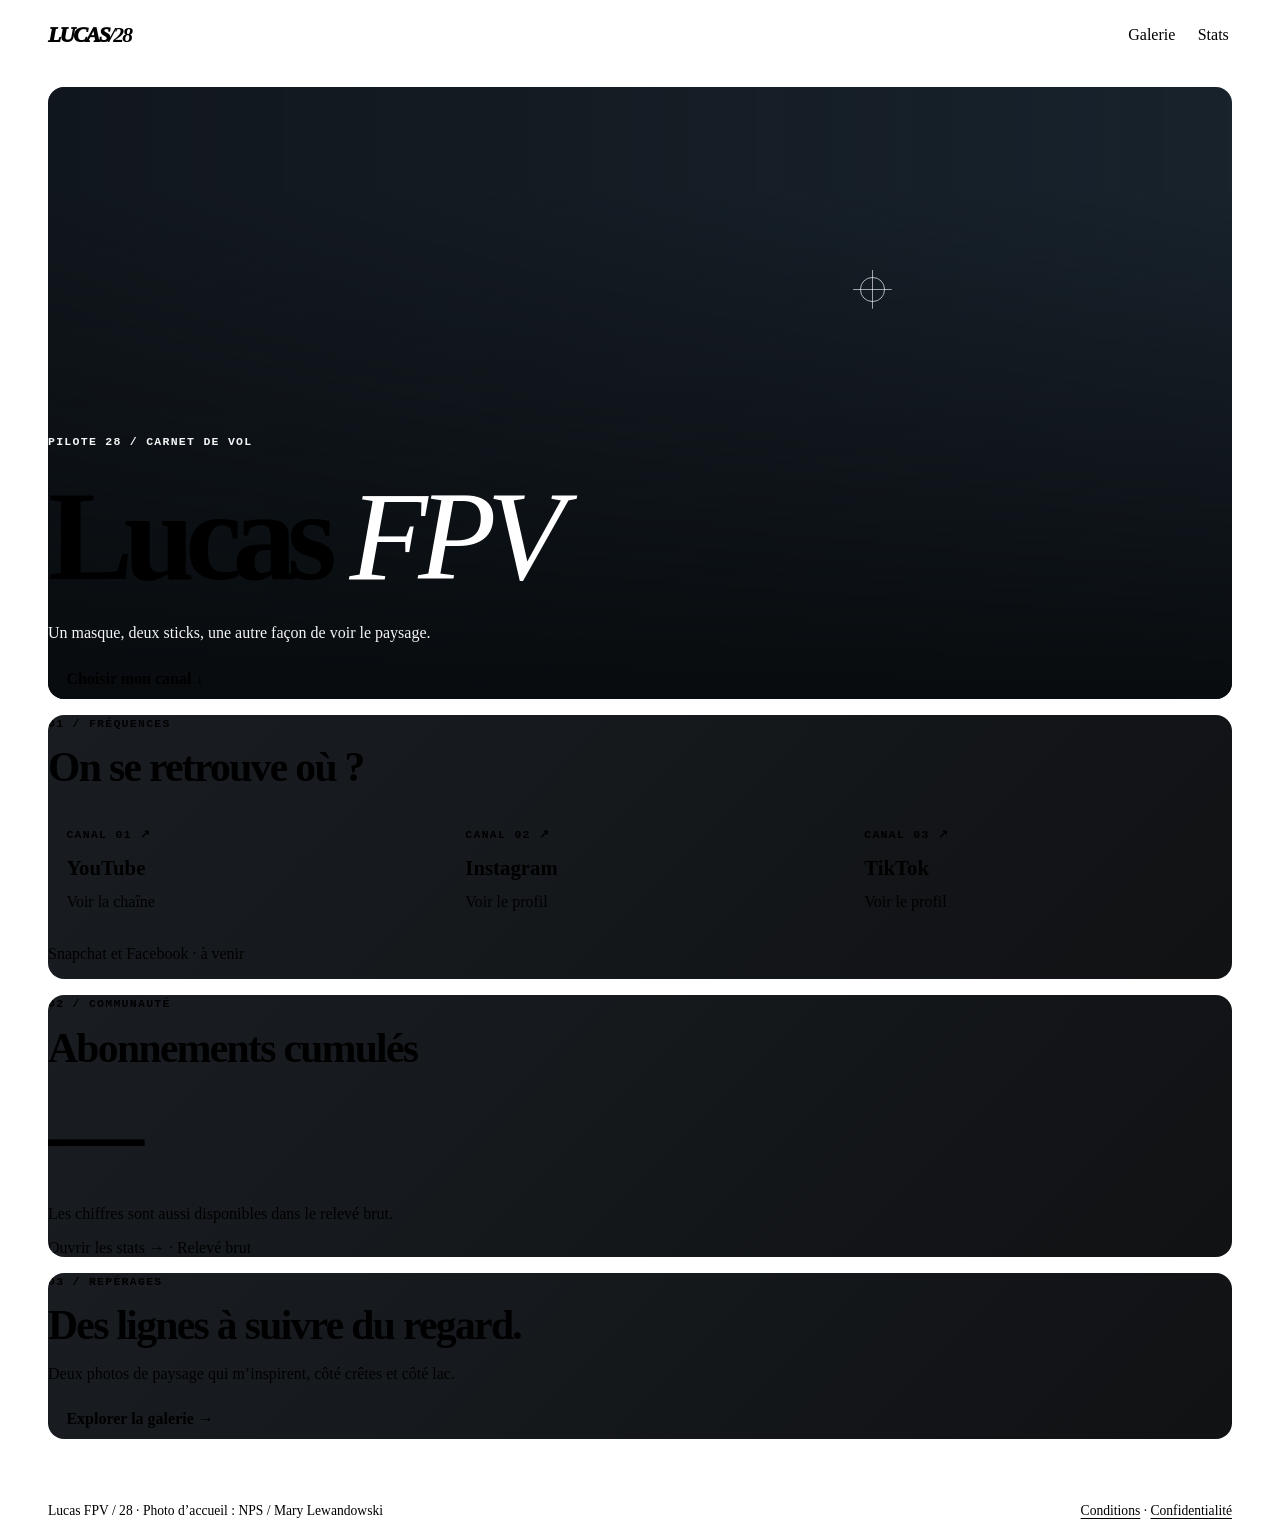
==== commit 5dc0ac19: "Change index.html to redirect to accueil Redirect to the homepage and update title." ====
--- a/index.html
+++ b/index.html
@@ -1,17 +1,3 @@
-<!doctype html>
-<html lang="fr"><head><meta charset="utf-8"><meta name="viewport" content="width=device-width, initial-scale=1"><meta name="theme-color" content="#f6f1e5"><title>Lucas FPV — Pilote n° 28</title><meta name="description" content="Le FPV, vu de mon masque. Retrouve Lucas FPV sur TikTok, Instagram et YouTube."><style>
-:root{--paper:#f6f1e5;--ink:#171914;--blue:#203de0;--orange:#ff692c;font-family:Arial,Helvetica,sans-serif;color:var(--ink);background:var(--paper)}*{box-sizing:border-box}body{margin:0}main{width:min(100% - 36px,880px);margin:auto}header,footer,.meter,figcaption,.bar{display:flex;align-items:center;justify-content:space-between;gap:12px}header{padding:19px 0;border-bottom:2px solid}.tag,figcaption,.bar,footer,.meter small{font:700 .74rem/1.5 ui-monospace,monospace;letter-spacing:.045em}header b{background:var(--ink);color:white;padding:4px 7px}a{color:inherit;text-underline-offset:3px}a:focus-visible,summary:focus-visible{outline:3px solid var(--blue);outline-offset:3px}.poster{position:relative;isolation:isolate;border-bottom:2px solid;padding:clamp(22px,5vw,55px) 0 20px}.headline{display:flex;align-items:end;justify-content:space-between;gap:8px}h1{font-size:clamp(3.6rem,12vw,8.7rem);letter-spacing:-.085em;line-height:.81;margin:0;font-weight:950}h1 i{color:var(--blue)}.number{font:bold italic clamp(3.5rem,14vw,9rem)/.8 Arial;color:var(--blue);letter-spacing:-.12em;padding-right:.12em;text-shadow:2px 2px var(--paper),4px 4px var(--ink)}.intro{font-size:clamp(1rem,3vw,1.45rem);margin:18px 0}.cover{position:relative;background:#252921;overflow:hidden;border:1px solid var(--ink)}.cover img{display:block;width:100%;height:clamp(190px,34vw,345px);object-fit:cover;object-position:center 54%}.slug{position:absolute;bottom:10px;left:10px;background:var(--paper);padding:3px 8px;transform:rotate(-2deg)}.line{position:absolute;top:4%;right:0;width:42%;height:72%;pointer-events:none}.line path{fill:none;stroke:var(--orange);stroke-width:5;stroke-linecap:round;stroke-dasharray:1;animation:trace 1.4s ease-out both}@keyframes trace{from{stroke-dashoffset:1}to{stroke-dashoffset:0}}figure{margin:0}figcaption{margin-top:6px;font-size:.68rem;align-items:baseline}.bar{margin:22px 0 7px;color:var(--blue)}nav a{display:grid;grid-template-columns:30px 1fr auto auto;align-items:center;gap:10px;text-decoration:none;border-top:1px solid;padding:15px 3px;transition:background .18s,color .18s}nav a:last-child{border-bottom:1px solid}nav a:hover,nav a:focus-visible{background:var(--blue);color:white}nav strong{font-size:clamp(1.25rem,4vw,1.9rem);letter-spacing:-.055em}nav span{font-variant-numeric:tabular-nums}nav em{font-style:normal;font-size:1.35rem}.meter{background:var(--blue);color:white;padding:14px 16px;margin:16px 0 4px}.meter b{font-size:2rem;letter-spacing:-.06em}#when{font-size:.83rem}details{margin:25px 0;border-top:1px solid;padding-top:12px}summary{cursor:pointer;font-weight:bold}details img{display:block;width:min(100%,340px);height:auto;margin-top:16px}footer{flex-wrap:wrap;border-top:2px solid;padding:14px 0 32px}footer p{margin:0}@media(prefers-reduced-motion:reduce){*,*::before,*::after{animation:none!important;transition:none!important}}@media(max-width:370px){main{width:calc(100% - 24px)}nav a{gap:6px;grid-template-columns:20px 1fr auto auto}.headline h1{font-size:3rem}}
-</style></head><body><main>
-<header class="tag"><b>L / FPV</b><span>CARNET DE VOL &nbsp; N° 28</span></header>
-<section class="poster" aria-labelledby="titre"><div class="headline"><h1 id="titre">Lucas <i>FPV</i></h1><div class="number" aria-hidden="true">28</div></div><p class="intro">Le FPV, vu de mon masque.</p><figure><div class="cover"><script src="/cdn-cgi/scripts/7d0fa10a/cloudflare-static/rocket-loader.min.js" data-cf-settings="9b862d89e6d9d5e0c82ab089-|49"></script><img src="https://upload.wikimedia.org/wikipedia/commons/thumb/7/70/Racing_Drone.jpg/960px-Racing_Drone.jpg" onerror="this.onerror=null;this.src='https://upload.wikimedia.org/wikipedia/commons/7/70/Racing_Drone.jpg'" alt="Minion 220 posé sur un établi : hélices orange, batterie sanglée et caméra frontale."><svg class="line" aria-hidden="true" viewBox="0 0 260 120"><path pathLength="1" d="M-5 110 C45 99 141 58 121 26 S58 50 102 60 S185 39 265 0"/></svg><span class="slug tag">ÉTUDE MACHINE / 01</span></div><figcaption><span>MINION 220 · ARCHIVE FPV</span><a href="#credits">Crédits photo ↓</a></figcaption></figure></section>
-<div class="bar"><span>MES RÉSEAUX</span><span>@lucas_fpv28</span></div><nav aria-label="Suivre Lucas"><a href="https://www.tiktok.com/@lucas_fpv28"><small>01</small><strong>TikTok</strong><span id="tiktok">6 abonnés</span><em aria-hidden="true">↗</em></a><a href="https://www.instagram.com/lucas_fpv28/"><small>02</small><strong>Instagram</strong><span id="instagram">1 019 abonnés</span><em aria-hidden="true">↗</em></a><a href="https://www.youtube.com/@lucas_fpv28"><small>03</small><strong>YouTube</strong><span id="youtube">47 abonnés</span><em aria-hidden="true">↗</em></a></nav>
-<div class="meter"><small>ABONNEMENTS CUMULÉS</small><b id="total">1 072</b></div><p id="when" role="status">Relevé de sauvegarde · <a href="./stats.json">Consulter le relevé brut</a></p>
-<details id="credits"><summary>Planche contact & crédits photo</summary><p>Ces images documentent la scène FPV ; ce ne sont pas des photos de mon matériel.</p><a href="https://commons.wikimedia.org/wiki/File:Actual_Race_Drones.jpg"><script src="/cdn-cgi/scripts/7d0fa10a/cloudflare-static/rocket-loader.min.js" data-cf-settings="9b862d89e6d9d5e0c82ab089-|49"></script><img loading="lazy" src="https://upload.wikimedia.org/wikipedia/commons/thumb/0/06/Actual_Race_Drones.jpg/500px-Actual_Race_Drones.jpg" onerror="this.onerror=null;this.src='https://upload.wikimedia.org/wikipedia/commons/0/06/Actual_Race_Drones.jpg'" alt="Une ligne de quads de course aux hélices multicolores sur une barrière en bois."></a><p>01 / <a href="https://commons.wikimedia.org/wiki/File:Racing_Drone.jpg">Racing Drone</a> — Commanderbryce (2016), cadrage adapté à l’écran. 02 / <a href="https://commons.wikimedia.org/wiki/File:Actual_Race_Drones.jpg">Actual Race Drones</a> — Dmyers86 (2020). Photos et adaptation du cadrage : <a href="https://creativecommons.org/licenses/by-sa/4.0/">CC BY-SA 4.0</a>.</p><p>À feuilleter : <a href="https://rotorbuilds.com/build/23005">le montage Ultimate 5″ Freestyle sur RotorBuilds</a> et <a href="https://commons.wikimedia.org/wiki/Category:Racing_quadcopters">les archives Racing quadcopters</a>.</p></details>
-<footer><p>SNAPCHAT / FACEBOOK · À VENIR</p><p><a href="conditions.html">Conditions</a> · <a href="confidentialite.html">Confidentialité</a></p></footer></main>
-<script type="9b862d89e6d9d5e0c82ab089-text/javascript">
-'use strict';
-const byId=id=>document.getElementById(id),fmt=new Intl.NumberFormat('fr-FR');
-document.querySelector('a[href="#credits"]').addEventListener('click',()=>{byId('credits').open=true});
-let busy=false, lastDate='';async function refresh(){if(busy)return;busy=true;try{const r=await fetch('./stats.json',{cache:'no-store'});if(!r.ok)throw Error();const d=await r.json(), keys=['tiktok','instagram','youtube'];if(!d.stats||!keys.every(k=>Number.isSafeInteger(d.stats[k])&&d.stats[k]>=0))throw Error();const date=new Date(d.at);if(!Number.isFinite(d.at)||!Number.isFinite(date.getTime()))throw Error();for(const k of keys){const n=d.stats[k];byId(k).textContent=fmt.format(n)+(n===1?' abonné':' abonnés')}byId('total').textContent=fmt.format(keys.reduce((s,k)=>s+d.stats[k],0));lastDate=date.toLocaleString('fr-FR');byId('when').textContent='Dernier relevé : '+lastDate;}catch(e){if(lastDate)byId('when').textContent='Dernier relevé conservé : '+lastDate+' · Actualisation indisponible.';}finally{busy=false}}
-refresh();setInterval(()=>{if(!document.hidden)refresh()},300000);document.addEventListener('visibilitychange',()=>{if(!document.hidden)refresh()});
-</script><script src="/cdn-cgi/scripts/7d0fa10a/cloudflare-static/rocket-loader.min.js" data-cf-settings="9b862d89e6d9d5e0c82ab089-|49" defer></script></body></html>
+```html
+<!doctype html><html lang="fr"><head><meta charset="utf-8"><meta name="viewport" content="width=device-width,initial-scale=1"><meta http-equiv="refresh" content="0;url=./accueil/"><title>Accueil · Lucas FPV</title></head><body><p><a href="./accueil/">Entrer sur le site Lucas FPV →</a></p></body></html>
+```
